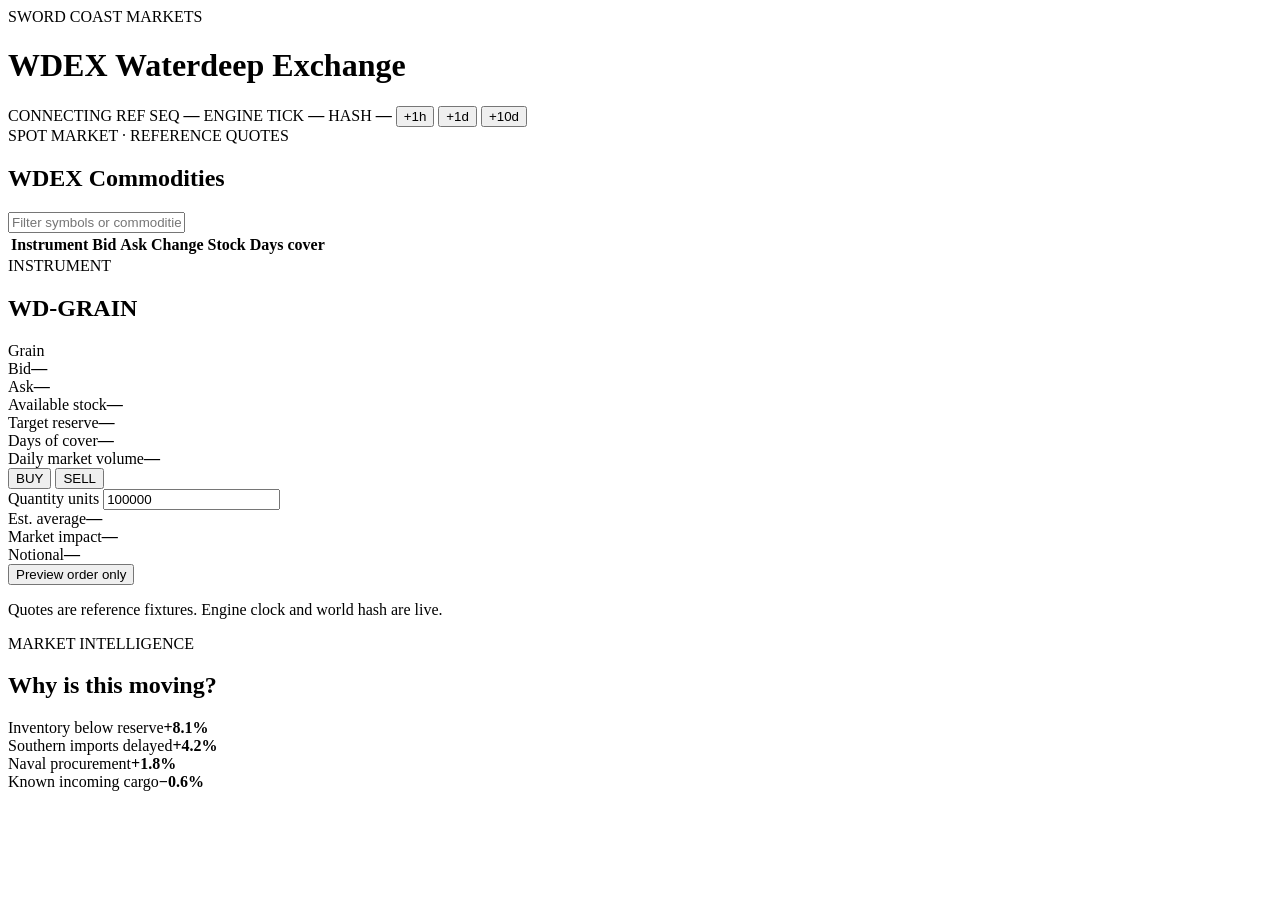
==== code/web/wdex/index.html @ df752fff "Add WDEX shell: index.html" ====
<!doctype html>
<html lang="en">
<head>
  <meta charset="utf-8" />
  <meta name="viewport" content="width=device-width,initial-scale=1" />
  <title>WDEX — Waterdeep Exchange</title>
  <link rel="stylesheet" href="./styles.css" />
</head>
<body>
  <header class="topbar">
    <div>
      <div class="eyebrow">SWORD COAST MARKETS</div>
      <h1>WDEX <span>Waterdeep Exchange</span></h1>
    </div>
    <div class="status">
      <span class="live-dot" id="liveDot"></span>
      <span id="connection">CONNECTING</span>
      <span class="divider"></span>
      <span>REF SEQ <b id="sequence">—</b></span>
      <span>ENGINE TICK <b id="tick">—</b></span>
      <span>HASH <b id="stateHash">—</b></span>
      <span class="divider"></span>
      <button data-advance="12">+1h</button>
      <button data-advance="288">+1d</button>
      <button data-advance="2880">+10d</button>
    </div>
  </header>

  <main class="grid">
    <section class="panel market-panel">
      <div class="panel-head">
        <div>
          <div class="eyebrow">SPOT MARKET · REFERENCE QUOTES</div>
          <h2>WDEX Commodities</h2>
        </div>
        <div class="search"><input id="search" placeholder="Filter symbols or commodities" /></div>
      </div>
      <table>
        <thead><tr><th>Instrument</th><th>Bid</th><th>Ask</th><th>Change</th><th>Stock</th><th>Days cover</th></tr></thead>
        <tbody id="marketRows"></tbody>
      </table>
    </section>

    <aside class="panel detail-panel">
      <div class="eyebrow">INSTRUMENT</div>
      <h2 id="detailSymbol">WD-GRAIN</h2>
      <div id="detailName" class="muted">Grain</div>
      <div class="quote-grid">
        <div><span>Bid</span><strong id="detailBid">—</strong></div>
        <div><span>Ask</span><strong id="detailAsk">—</strong></div>
      </div>
      <div class="metric"><span>Available stock</span><b id="detailStock">—</b></div>
      <div class="metric"><span>Target reserve</span><b id="detailReserve">—</b></div>
      <div class="metric"><span>Days of cover</span><b id="detailCover">—</b></div>
      <div class="metric"><span>Daily market volume</span><b id="detailVolume">—</b></div>

      <div class="ticket">
        <div class="ticket-tabs">
          <button data-side="buy" class="active">BUY</button>
          <button data-side="sell">SELL</button>
        </div>
        <label>Quantity <span id="unitLabel">units</span></label>
        <input id="quantity" type="number" min="0.001" step="0.001" value="100000" />
        <div class="preview"><span>Est. average</span><b id="previewPrice">—</b></div>
        <div class="preview"><span>Market impact</span><b id="previewImpact">—</b></div>
        <div class="preview total"><span>Notional</span><b id="previewNotional">—</b></div>
        <button id="submitOrder" class="primary">Preview order only</button>
        <p class="fine">Quotes are reference fixtures. Engine clock and world hash are live.</p>
      </div>
    </aside>

    <section class="panel lower-panel">
      <div><div class="eyebrow">MARKET INTELLIGENCE</div><h2>Why is this moving?</h2></div>
      <div class="drivers">
        <div><span>Inventory below reserve</span><b>+8.1%</b></div>
        <div><span>Southern imports delayed</span><b>+4.2%</b></div>
        <div><span>Naval procurement</span><b>+1.8%</b></div>
        <div><span>Known incoming cargo</span><b class="negative">−0.6%</b></div>
      </div>
    </section>
  </main>
  <script type="module" src="./app.js"></script>
</body>
</html>
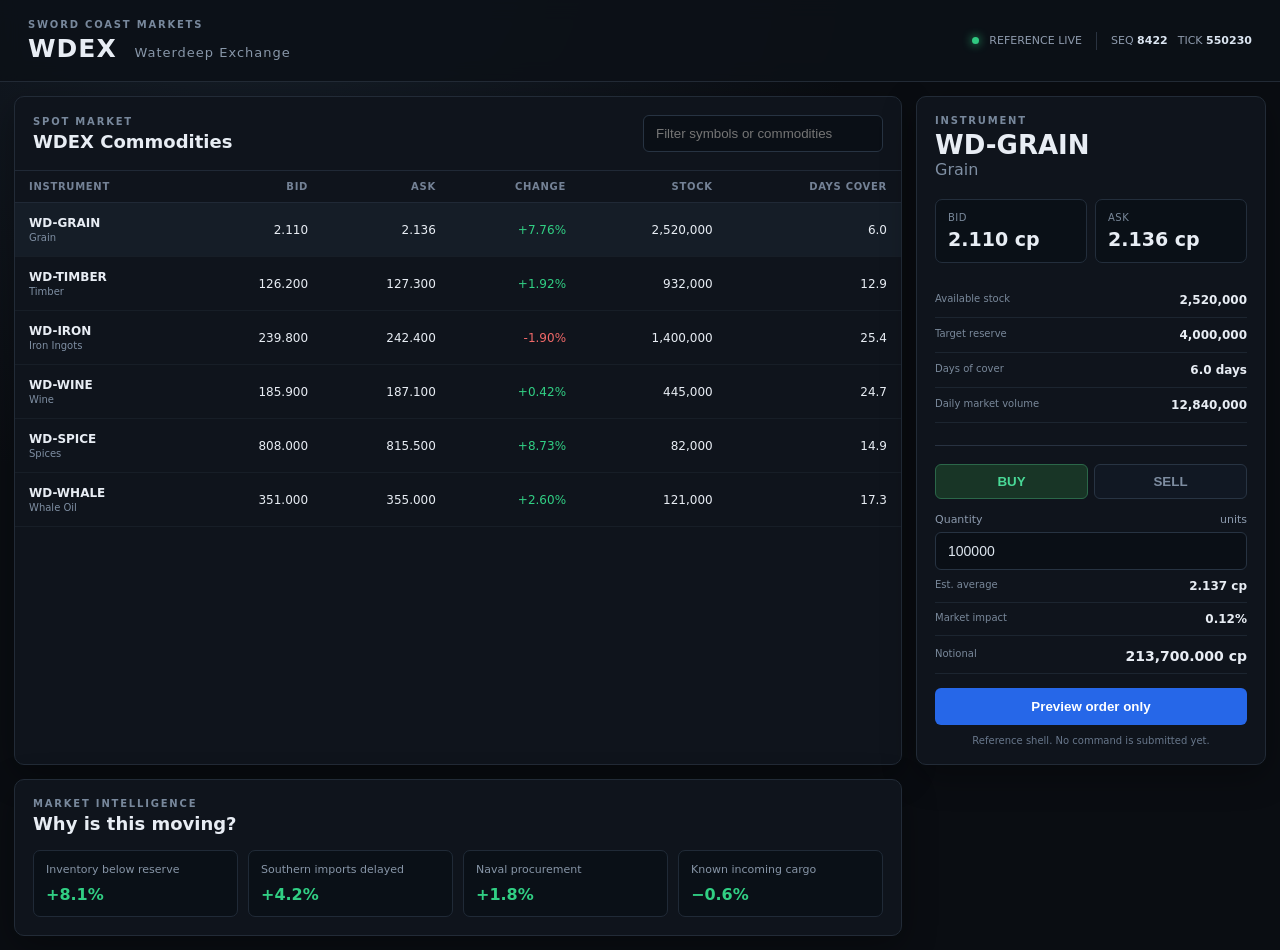
==== commit ee49d19d: "Bootstrap validated Sprint 0–21 simulator" ====
--- a/code/web/wdex/index.html
+++ b/code/web/wdex/index.html
@@ -13,26 +13,18 @@
       <h1>WDEX <span>Waterdeep Exchange</span></h1>
     </div>
     <div class="status">
-      <span class="live-dot" id="liveDot"></span>
-      <span id="connection">CONNECTING</span>
+      <span class="live-dot"></span>
+      <span id="connection">REFERENCE LIVE</span>
       <span class="divider"></span>
-      <span>REF SEQ <b id="sequence">—</b></span>
-      <span>ENGINE TICK <b id="tick">—</b></span>
-      <span>HASH <b id="stateHash">—</b></span>
-      <span class="divider"></span>
-      <button data-advance="12">+1h</button>
-      <button data-advance="288">+1d</button>
-      <button data-advance="2880">+10d</button>
+      <span>SEQ <b id="sequence">—</b></span>
+      <span>TICK <b id="tick">—</b></span>
     </div>
   </header>
 
   <main class="grid">
     <section class="panel market-panel">
       <div class="panel-head">
-        <div>
-          <div class="eyebrow">SPOT MARKET · REFERENCE QUOTES</div>
-          <h2>WDEX Commodities</h2>
-        </div>
+        <div><div class="eyebrow">SPOT MARKET</div><h2>WDEX Commodities</h2></div>
         <div class="search"><input id="search" placeholder="Filter symbols or commodities" /></div>
       </div>
       <table>
@@ -55,17 +47,14 @@
       <div class="metric"><span>Daily market volume</span><b id="detailVolume">—</b></div>
 
       <div class="ticket">
-        <div class="ticket-tabs">
-          <button data-side="buy" class="active">BUY</button>
-          <button data-side="sell">SELL</button>
-        </div>
+        <div class="ticket-tabs"><button data-side="buy" class="active">BUY</button><button data-side="sell">SELL</button></div>
         <label>Quantity <span id="unitLabel">units</span></label>
         <input id="quantity" type="number" min="0.001" step="0.001" value="100000" />
         <div class="preview"><span>Est. average</span><b id="previewPrice">—</b></div>
         <div class="preview"><span>Market impact</span><b id="previewImpact">—</b></div>
         <div class="preview total"><span>Notional</span><b id="previewNotional">—</b></div>
         <button id="submitOrder" class="primary">Preview order only</button>
-        <p class="fine">Quotes are reference fixtures. Engine clock and world hash are live.</p>
+        <p class="fine">Reference shell. No command is submitted yet.</p>
       </div>
     </aside>
 
--- a/code/web/wdex/styles.css
+++ b/code/web/wdex/styles.css
@@ -0,0 +1 @@
+:root{font-family:Inter,ui-sans-serif,system-ui,-apple-system,BlinkMacSystemFont,"Segoe UI",sans-serif;background:#0a0d12;color:#e8edf4;font-synthesis:none}*{box-sizing:border-box}body{margin:0;background:radial-gradient(circle at 20% -10%,#17202b 0,#0a0d12 42%);min-height:100vh}.topbar{height:82px;padding:16px 28px;border-bottom:1px solid #222a35;display:flex;align-items:center;justify-content:space-between;background:#0d1118e8;backdrop-filter:blur(10px);position:sticky;top:0;z-index:5}.eyebrow{font-size:10px;letter-spacing:.18em;color:#78889c;font-weight:700}.topbar h1,.panel h2{margin:4px 0 0}.topbar h1{font-size:25px;letter-spacing:.04em}.topbar h1 span{font-size:13px;color:#8897a9;font-weight:500;margin-left:8px}.status{display:flex;gap:10px;align-items:center;font-size:11px;color:#8e9bad}.status b{color:#dce6f2}.live-dot{width:7px;height:7px;border-radius:50%;background:#30c981;box-shadow:0 0 10px #30c981}.divider{height:18px;width:1px;background:#2a3340;margin:0 4px}.grid{display:grid;grid-template-columns:minmax(700px,1fr) 350px;gap:14px;padding:14px;max-width:1600px;margin:auto}.panel{background:#0f141c;border:1px solid #222b37;border-radius:10px;overflow:hidden;box-shadow:0 10px 35px #0005}.market-panel{min-height:530px}.panel-head{padding:18px;display:flex;justify-content:space-between;align-items:end;border-bottom:1px solid #202936}.panel h2{font-size:18px}.search input,.ticket input{background:#0a0f16;color:#dfe7f0;border:1px solid #273342;border-radius:6px;padding:10px 12px;outline:none}.search input{width:240px}table{border-collapse:collapse;width:100%;font-size:12px}th{text-align:right;padding:10px 14px;color:#748296;font-size:10px;text-transform:uppercase;letter-spacing:.07em;border-bottom:1px solid #202936}th:first-child,td:first-child{text-align:left}td{text-align:right;padding:13px 14px;border-bottom:1px solid #171e27;font-variant-numeric:tabular-nums}tbody tr{cursor:pointer}tbody tr:hover,tbody tr.selected{background:#151d27}.symbol{font-weight:800}.commodity{display:block;color:#7f8fa3;font-size:10px;margin-top:2px}.up{color:#31cf84}.down,.negative{color:#ef6868}.neutral{color:#9aa7b6}.muted{color:#7f8fa3}.detail-panel{padding:18px}.detail-panel h2{font-size:26px}.quote-grid{display:grid;grid-template-columns:1fr 1fr;gap:8px;margin:20px 0}.quote-grid div{background:#0a1017;border:1px solid #232e3c;padding:12px;border-radius:7px}.quote-grid span,.metric span,.preview span{display:block;color:#79889a;font-size:10px;text-transform:uppercase;letter-spacing:.05em}.quote-grid strong{font-size:19px;display:block;margin-top:5px;font-variant-numeric:tabular-nums}.metric,.preview{display:flex;justify-content:space-between;padding:10px 0;border-bottom:1px solid #1c2530;font-size:12px}.metric span,.preview span{display:inline;text-transform:none;letter-spacing:0}.ticket{margin-top:22px;padding-top:18px;border-top:1px solid #283241}.ticket-tabs{display:grid;grid-template-columns:1fr 1fr;gap:6px;margin-bottom:14px}.ticket-tabs button{border:1px solid #283443;background:#111823;color:#7e8da1;padding:9px;border-radius:6px;font-weight:800}.ticket-tabs button.active{background:#183526;color:#49d997;border-color:#2b6749}.ticket label{display:flex;justify-content:space-between;color:#8c9aad;font-size:11px;margin-bottom:6px}.ticket input{width:100%;font-size:14px}.preview{padding:9px 0}.preview.total{font-size:14px;margin-top:3px}.primary{width:100%;border:0;border-radius:6px;padding:11px;margin-top:14px;background:#2667e8;color:white;font-weight:800}.fine{font-size:10px;color:#68778b;text-align:center;margin-bottom:0}.lower-panel{grid-column:1 / 2;padding:18px}.drivers{display:grid;grid-template-columns:repeat(4,1fr);gap:10px;margin-top:16px}.drivers div{padding:12px;background:#0a1017;border:1px solid #202a37;border-radius:7px}.drivers span{display:block;color:#8795a7;font-size:11px}.drivers b{display:block;margin-top:9px;color:#31cf84;font-size:16px}@media(max-width:1000px){.grid{grid-template-columns:1fr}.lower-panel{grid-column:auto}.status{display:none}.drivers{grid-template-columns:1fr 1fr}}@media(max-width:720px){.grid{padding:7px}.market-panel{overflow:auto}.detail-panel{min-width:0}.topbar{padding:14px}.drivers{grid-template-columns:1fr}.search{display:none}}
